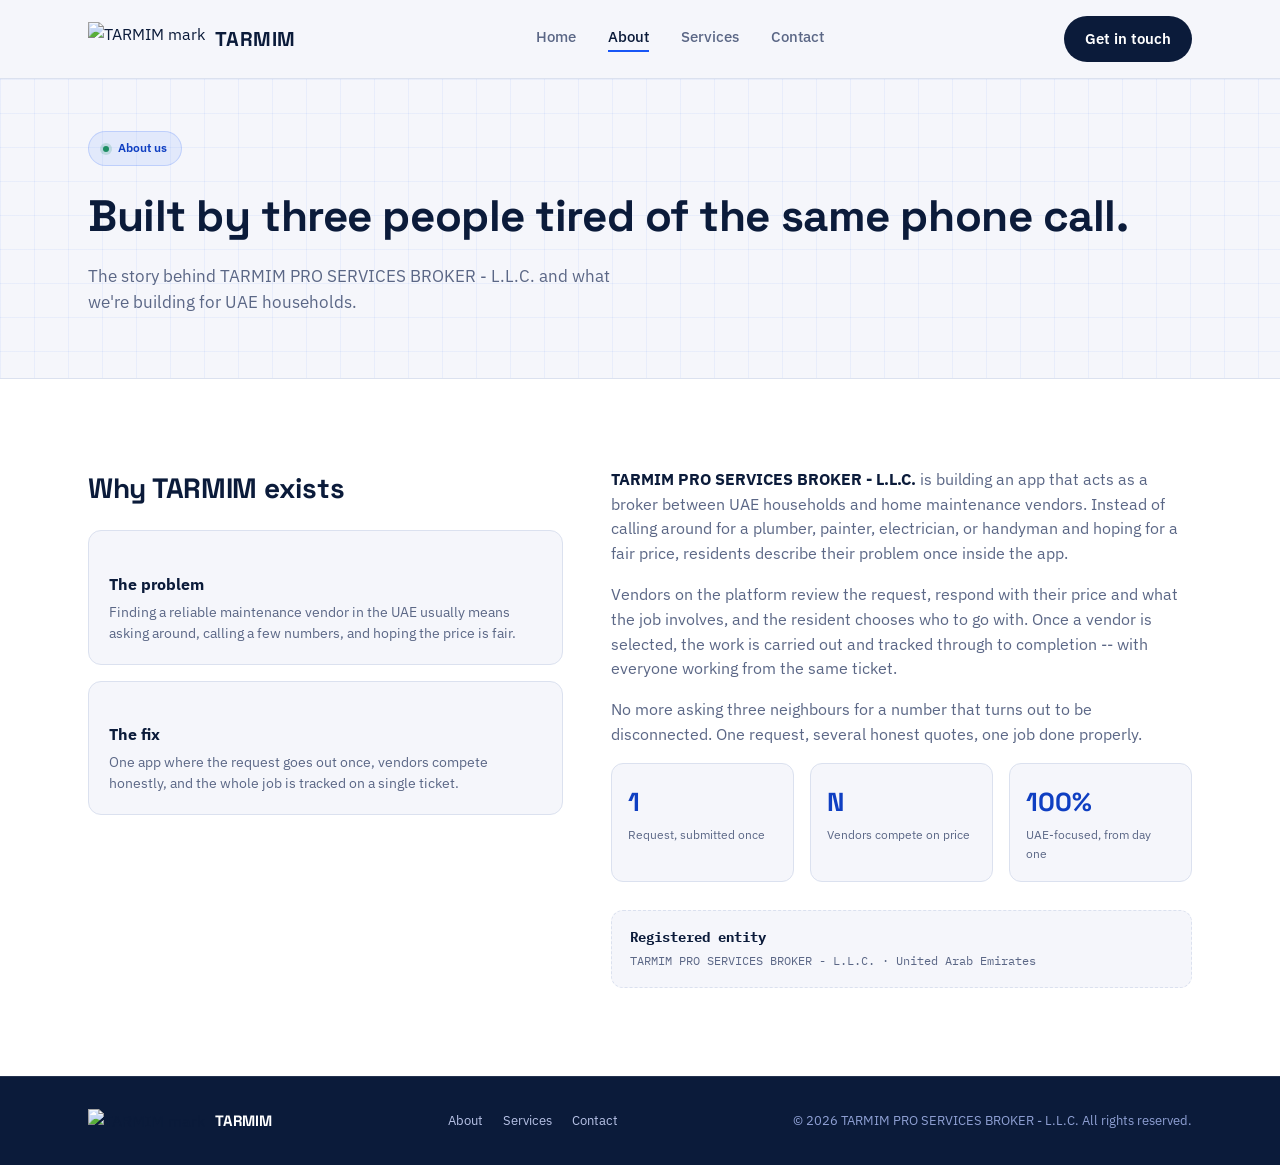
==== about.html @ 6286ce23 "Add files via upload" ====
<!DOCTYPE html>
<html lang="en">
<head>
<meta charset="UTF-8">
<meta name="viewport" content="width=device-width, initial-scale=1.0">
<title>About -- TARMIM</title>
<meta name="description" content="About TARMIM PRO SERVICES BROKER - L.L.C., the UAE home maintenance marketplace.">
<link rel="icon" href="assets/mark.png">
<link rel="preconnect" href="https://fonts.googleapis.com"><link rel="preconnect" href="https://fonts.gstatic.com" crossorigin><link href="https://fonts.googleapis.com/css2?family=Space+Grotesk:wght@400;500;600;700&family=IBM+Plex+Sans:ital,wght@0,400;0,500;0,600;0,700;1,400&family=IBM+Plex+Mono:wght@400;500;600&display=swap" rel="stylesheet">
<link rel="stylesheet" href="styles.css">
</head>
<body>
<header class="site">
  <div class="nav">
    <a href="index.html" class="brand">
      <img src="assets/mark.png" alt="TARMIM mark">
      <span>TARMIM</span>
    </a>
    <nav class="links"><a href="index.html">Home</a><a href="about.html" class="active">About</a><a href="services.html">Services</a><a href="contact.html">Contact</a></nav>
    <a href="contact.html" class="btn btn-primary nav-cta">Get in touch</a>
  </div>
</header>
<main>

<section class="page-header blueprint">
  <div class="wrap">
    <span class="eyebrow"><span class="dot"></span>About us</span>
    <h1>Built by three people tired of the same phone call.</h1>
    <p class="lead">The story behind TARMIM PRO SERVICES BROKER - L.L.C. and what we're building for UAE households.</p>
  </div>
</section>

<section class="about">
  <div class="wrap about-grid">
    <div>
      <h2 style="font-size:clamp(22px,2.6vw,28px); font-weight:700;">Why TARMIM exists</h2>
      <div class="values-grid" style="grid-template-columns:1fr; margin-top:20px;">
        <div class="value">
          <h4>The problem</h4>
          <p>Finding a reliable maintenance vendor in the UAE usually means asking around, calling a few numbers, and hoping the price is fair.</p>
        </div>
        <div class="value">
          <h4>The fix</h4>
          <p>One app where the request goes out once, vendors compete honestly, and the whole job is tracked on a single ticket.</p>
        </div>
      </div>
    </div>
    <div class="about-copy">
      <p><strong>TARMIM PRO SERVICES BROKER - L.L.C.</strong> is building an app that acts as a broker between UAE households and home maintenance vendors. Instead of calling around for a plumber, painter, electrician, or handyman and hoping for a fair price, residents describe their problem once inside the app.</p>
      <p>Vendors on the platform review the request, respond with their price and what the job involves, and the resident chooses who to go with. Once a vendor is selected, the work is carried out and tracked through to completion -- with everyone working from the same ticket.</p>
      <p>No more asking three neighbours for a number that turns out to be disconnected. One request, several honest quotes, one job done properly.</p>
      <div class="stat-row">
        <div class="stat"><div class="num">1</div><div class="lbl">Request, submitted once</div></div>
        <div class="stat"><div class="num">N</div><div class="lbl">Vendors compete on price</div></div>
        <div class="stat"><div class="num">100%</div><div class="lbl">UAE-focused, from day one</div></div>
      </div>
      <div class="legal-plate">
        <b>Registered entity</b>
        TARMIM PRO SERVICES BROKER - L.L.C. &middot; United Arab Emirates
      </div>
    </div>
  </div>
</section>

</main>
<footer>
  <div class="wrap">
    <div class="flogo">
      <img src="assets/mark.png" alt="TARMIM mark">
      <span>TARMIM</span>
    </div>
    <div class="fnav">
      <a href="about.html">About</a>
      <a href="services.html">Services</a>
      
      <a href="contact.html">Contact</a>
    </div>
    <div class="fine">&copy; 2026 TARMIM PRO SERVICES BROKER - L.L.C. All rights reserved.</div>
  </div>
</footer>
</body>
</html>
---- styles.css ----
:root{
  --ink:#0B1B3A;
  --brand:#1856F6;
  --brand-deep:#0F3FC2;
  --paper:#F5F6FB;
  --paper-raised:#FFFFFF;
  --sand:#C9A24B;
  --line:#DBE1EF;
  --muted:#5B6786;
  --success:#1E8E63;
  --radius:14px;
}
*{box-sizing:border-box;}
html{scroll-behavior:smooth;}
body{
  margin:0;
  background:var(--paper);
  color:var(--ink);
  font-family:'IBM Plex Sans', sans-serif;
  -webkit-font-smoothing:antialiased;
  line-height:1.55;
}
h1,h2,h3,.display{
  font-family:'Space Grotesk', sans-serif;
  letter-spacing:-0.01em;
  margin:0;
}
.mono{
  font-family:'IBM Plex Mono', monospace;
  letter-spacing:0.06em;
  text-transform:uppercase;
}
a{color:inherit;text-decoration:none;}
img{max-width:100%;display:block;}
.wrap{max-width:1160px;margin:0 auto;padding:0 28px;}

.blueprint{
  background-image:
    linear-gradient(rgba(24,86,246,0.06) 1px, transparent 1px),
    linear-gradient(90deg, rgba(24,86,246,0.06) 1px, transparent 1px);
  background-size: 34px 34px;
}

/* ---------- Nav ---------- */
header.site{
  position:sticky; top:0; z-index:50;
  background:rgba(245,246,251,0.86);
  backdrop-filter:blur(10px);
  border-bottom:1px solid var(--line);
}
.nav{
  display:flex; align-items:center; justify-content:space-between;
  padding:16px 28px;
  max-width:1160px; margin:0 auto;
}
.brand{display:flex; align-items:center; gap:10px;}
.brand img{height:34px; width:auto;}
.brand span{
  font-family:'Space Grotesk', sans-serif;
  font-weight:700; font-size:20px; letter-spacing:0.02em;
  color:var(--ink);
}
nav.links{display:flex; gap:32px; align-items:center;}
nav.links a{
  font-size:14.5px; font-weight:500; color:var(--muted);
  transition:color .15s ease;
  padding-bottom:2px;
  border-bottom:2px solid transparent;
}
nav.links a:hover{color:var(--brand);}
nav.links a.active{color:var(--ink); border-bottom-color:var(--brand);}
.btn{
  display:inline-flex; align-items:center; gap:8px;
  padding:11px 20px; border-radius:999px;
  font-weight:600; font-size:14.5px;
  border:1px solid transparent;
  cursor:pointer;
  transition:transform .15s ease, box-shadow .15s ease, background .15s ease;
}
.btn-primary{background:var(--ink); color:#fff;}
.btn-primary:hover{background:var(--brand-deep); transform:translateY(-1px); box-shadow:0 8px 20px rgba(24,86,246,0.25);}
.btn-ghost{border-color:var(--line); color:var(--ink); background:#fff;}
.btn-ghost:hover{border-color:var(--brand); color:var(--brand-deep);}
.nav-cta{display:none;}
@media(min-width:860px){.nav-cta{display:inline-flex;}}

@media(max-width:859px){
  nav.links{display:none;}
}

/* ---------- Hero (home) ---------- */
.hero{
  padding:64px 0 88px;
  position:relative;
  overflow:hidden;
}
.hero-grid{
  display:grid; grid-template-columns:1fr; gap:52px; align-items:center;
}
@media(min-width:960px){
  .hero-grid{grid-template-columns:1.05fr 0.95fr; gap:40px;}
}
.eyebrow{
  display:inline-flex; align-items:center; gap:9px;
  font-size:12px; font-weight:600; color:var(--brand-deep);
  background:rgba(24,86,246,0.08);
  border:1px solid rgba(24,86,246,0.18);
  padding:7px 14px; border-radius:999px;
  margin-bottom:22px;
}
.eyebrow .dot{width:6px;height:6px;border-radius:50%;background:var(--success); box-shadow:0 0 0 3px rgba(30,142,99,0.18);}
.hero h1{
  font-size:clamp(34px, 5.2vw, 58px);
  font-weight:700;
  line-height:1.04;
  color:var(--ink);
}
.hero h1 em{
  font-style:normal;
  background:linear-gradient(180deg, transparent 62%, rgba(24,86,246,0.22) 62%);
}
.hero p.lead{
  font-size:17.5px; color:var(--muted); max-width:520px;
  margin-top:20px;
}
.hero-actions{display:flex; flex-wrap:wrap; gap:14px; margin-top:32px;}
.hero-note{
  margin-top:26px; display:flex; align-items:center; gap:10px;
  font-size:13px; color:var(--muted);
}
.arabic-tag{
  font-size:13px; color:var(--sand); font-weight:600; letter-spacing:0.02em;
  direction:rtl; unicode-bidi:isolate;
}

/* ---- Ticket card (signature element) ---- */
.ticket-wrap{position:relative; display:flex; justify-content:center;}
.ticket{
  width:100%; max-width:420px;
  background:var(--paper-raised);
  border:1px solid var(--line);
  border-radius:18px;
  box-shadow:0 24px 60px -20px rgba(11,27,58,0.28);
  padding:26px 26px 22px;
  position:relative;
  transform:rotate(-1.2deg);
}
.ticket::before{
  content:"";
  position:absolute; left:-10px; top:38px; width:20px; height:20px;
  background:var(--paper); border-radius:50%;
  box-shadow:inset -1px 0 0 var(--line);
}
.ticket::after{
  content:"";
  position:absolute; right:-10px; top:38px; width:20px; height:20px;
  background:var(--paper); border-radius:50%;
  box-shadow:inset 1px 0 0 var(--line);
}
.ticket-head{
  display:flex; justify-content:space-between; align-items:flex-start;
  border-bottom:1.5px dashed var(--line);
  padding-bottom:16px; margin-bottom:16px;
}
.ticket-head .id{font-size:11px; color:var(--muted);}
.ticket-head .id b{display:block; color:var(--ink); font-size:14px; margin-top:2px;}
.stamp{
  font-size:10.5px; font-weight:700; color:var(--success);
  border:1.5px solid var(--success); border-radius:6px;
  padding:4px 9px; transform:rotate(4deg);
}
.ticket-row{display:flex; justify-content:space-between; gap:12px; padding:9px 0; font-size:13.5px;}
.ticket-row .k{color:var(--muted);}
.ticket-row .v{font-weight:600; text-align:right;}
.ticket-stages{display:flex; gap:6px; margin-top:18px;}
.stage{
  flex:1; text-align:center; padding:10px 4px; border-radius:9px;
  background:var(--paper); font-size:10.5px; font-weight:600; color:var(--muted);
  border:1px solid var(--line);
}
.stage.done{background:rgba(24,86,246,0.08); color:var(--brand-deep); border-color:rgba(24,86,246,0.25);}
.ticket-quote{
  margin-top:16px; background:var(--ink); color:#fff; border-radius:11px;
  padding:14px 16px; display:flex; justify-content:space-between; align-items:center;
}
.ticket-quote .lbl{font-size:11px; color:#9FB0DE;}
.ticket-quote .amt{font-family:'Space Grotesk',sans-serif; font-size:20px; font-weight:700;}
.floating-badge{
  position:absolute; bottom:-16px; left:6px;
  background:#fff; border:1px solid var(--line); border-radius:12px;
  padding:10px 14px; box-shadow:0 12px 24px -12px rgba(11,27,58,0.25);
  font-size:12px; font-weight:600; display:flex; align-items:center; gap:8px;
  transform:rotate(2deg);
}
.floating-badge .avatars{display:flex;}
.floating-badge .avatars span{
  width:20px;height:20px;border-radius:50%;background:var(--sand);
  border:2px solid #fff; margin-left:-6px; display:inline-block;
}
.floating-badge .avatars span:first-child{margin-left:0;}

/* ---------- Interior page header (banner) ---------- */
.page-header{
  padding:52px 0 46px;
  position:relative;
  border-bottom:1px solid var(--line);
}
.page-header .eyebrow{margin-bottom:16px;}
.page-header h1{
  font-size:clamp(30px,4.2vw,44px);
  font-weight:700;
}
.page-header p.lead{
  font-size:16.5px; color:var(--muted); max-width:560px; margin-top:14px;
}
.crumb{
  font-size:12.5px; color:var(--muted); margin-bottom:18px;
  display:flex; align-items:center; gap:6px;
}
.crumb a{color:var(--brand-deep); font-weight:600;}

/* ---------- Sections generic ---------- */
section{padding:88px 0;}
.section-head{max-width:640px; margin-bottom:52px;}
.section-head .eyebrow{margin-bottom:16px;}
.section-head h2{font-size:clamp(26px,3.4vw,38px); font-weight:700;}
.section-head p{color:var(--muted); font-size:16px; margin-top:14px;}

/* ---------- About ---------- */
.about{background:var(--paper-raised);}
.about-grid{display:grid; grid-template-columns:1fr; gap:48px;}
@media(min-width:900px){.about-grid{grid-template-columns:0.9fr 1.1fr;}}
.about-copy p{color:var(--muted); font-size:16px; margin:0 0 16px;}
.about-copy strong{color:var(--ink);}
.stat-row{display:grid; grid-template-columns:repeat(3,1fr); gap:16px; margin-top:8px;}
.stat{
  background:var(--paper); border:1px solid var(--line); border-radius:12px;
  padding:18px 16px;
}
.stat .num{font-family:'Space Grotesk',sans-serif; font-size:26px; font-weight:700; color:var(--brand-deep);}
.stat .lbl{font-size:12px; color:var(--muted); margin-top:4px;}
.legal-plate{
  margin-top:28px; border:1px dashed var(--line); border-radius:12px;
  padding:16px 18px; font-family:'IBM Plex Mono',monospace; font-size:12px; color:var(--muted);
  background:var(--paper);
}
.legal-plate b{color:var(--ink); display:block; font-size:13.5px; margin-bottom:4px; font-family:'IBM Plex Mono',monospace;}

.values-grid{display:grid; grid-template-columns:1fr; gap:16px; margin-top:16px;}
@media(min-width:700px){.values-grid{grid-template-columns:repeat(3,1fr);}}
.value{background:var(--paper); border:1px solid var(--line); border-radius:13px; padding:20px;}
.value h4{font-size:15.5px; font-weight:700; margin-bottom:6px;}
.value p{font-size:13.5px; color:var(--muted); margin:0;}

/* ---------- How it works ---------- */
.steps{display:grid; grid-template-columns:1fr; gap:20px;}
@media(min-width:860px){.steps{grid-template-columns:repeat(3,1fr);}}
.step{
  background:var(--paper-raised); border:1px solid var(--line); border-radius:16px;
  padding:28px 24px; position:relative;
}
.step .tag{font-size:11px; color:var(--brand-deep); font-weight:600;}
.step h3{font-size:19px; margin-top:10px; font-weight:700;}
.step p{color:var(--muted); font-size:14.5px; margin-top:10px;}
.step .n{
  position:absolute; top:22px; right:22px;
  font-family:'Space Grotesk',sans-serif; font-size:34px; font-weight:700;
  color:var(--line);
}

/* ---------- Services ---------- */
.services{background:var(--paper-raised);}
.svc-grid{display:grid; grid-template-columns:1fr; gap:14px;}
@media(min-width:700px){.svc-grid{grid-template-columns:repeat(2,1fr);}}
@media(min-width:1000px){.svc-grid{grid-template-columns:repeat(3,1fr);}}
.svc{
  display:flex; align-items:flex-start; gap:14px;
  border:1px solid var(--line); border-radius:13px; padding:18px 18px;
  background:var(--paper);
  transition:border-color .15s ease, transform .15s ease;
}
.svc:hover{border-color:var(--brand); transform:translateY(-2px);}
.svc .code{
  font-family:'IBM Plex Mono',monospace; font-size:11px; font-weight:600;
  color:var(--brand-deep); background:rgba(24,86,246,0.08);
  border-radius:7px; padding:6px 8px; white-space:nowrap;
}
.svc h4{font-size:15px; font-weight:700; margin:0 0 4px;}
.svc p{font-size:13px; color:var(--muted); margin:0;}

.svc-detail{
  border:1px solid var(--line); border-radius:16px; padding:26px;
  background:var(--paper); margin-bottom:16px;
}
.svc-detail-head{display:flex; align-items:center; gap:14px; margin-bottom:10px;}
.svc-detail-head .code{font-size:12px;}
.svc-detail-head h3{font-size:19px; font-weight:700;}
.svc-detail p{color:var(--muted); font-size:14.5px; margin:0 0 10px;}
.svc-tags{display:flex; flex-wrap:wrap; gap:8px;}
.svc-tags span{
  font-size:12px; background:#fff; border:1px solid var(--line); border-radius:999px;
  padding:5px 12px; color:var(--muted);
}

/* ---------- Founders ---------- */
.founders-grid{display:grid; grid-template-columns:1fr; gap:20px;}
@media(min-width:760px){.founders-grid{grid-template-columns:repeat(3,1fr);}}
.founder{
  background:var(--paper-raised); border:1px solid var(--line); border-radius:16px;
  padding:26px 22px; text-align:left;
}
.founder .avatar{
  width:52px; height:52px; border-radius:12px;
  background:var(--ink); color:#fff;
  display:flex; align-items:center; justify-content:center;
  font-family:'Space Grotesk',sans-serif; font-weight:700; font-size:18px;
  margin-bottom:16px;
}
.founder h3{font-size:17px; font-weight:700;}
.founder .role{font-size:12.5px; color:var(--brand-deep); font-weight:600; margin-top:4px;}
.founder p.bio{font-size:13.5px; color:var(--muted); margin-top:12px;}

.founder-story{
  background:var(--paper-raised); border:1px solid var(--line); border-radius:16px;
  padding:32px; margin-top:32px;
}
.founder-story h3{font-size:20px; font-weight:700; margin-bottom:12px;}
.founder-story p{color:var(--muted); font-size:15.5px; margin:0 0 12px;}

/* ---------- Contact ---------- */
.contact{background:var(--ink); color:#fff; position:relative; overflow:hidden;}
.contact::before{
  content:""; position:absolute; inset:0;
  background-image:
    linear-gradient(rgba(255,255,255,0.045) 1px, transparent 1px),
    linear-gradient(90deg, rgba(255,255,255,0.045) 1px, transparent 1px);
  background-size:34px 34px;
}
.contact .wrap{position:relative;}
.contact-grid{display:grid; grid-template-columns:1fr; gap:40px;}
@media(min-width:900px){.contact-grid{grid-template-columns:1fr 1fr;}}
.contact h1, .contact h2{font-size:clamp(26px,3.2vw,36px); font-weight:700;}
.contact p.lead{color:#B7C2E6; margin-top:14px; font-size:15.5px; max-width:440px;}
.contact-card{
  background:rgba(255,255,255,0.05);
  border:1px solid rgba(255,255,255,0.14);
  border-radius:16px; padding:26px;
}
.c-row{display:flex; gap:14px; padding:14px 0; border-bottom:1px solid rgba(255,255,255,0.1);}
.c-row:last-child{border-bottom:none;}
.c-row .k{width:110px; flex-shrink:0; font-size:11.5px; color:#8FA0D4; text-transform:uppercase; letter-spacing:0.06em; font-family:'IBM Plex Mono',monospace; padding-top:2px;}
.c-row .v{font-size:15px; font-weight:500;}
.c-row .v small{display:block; color:#8FA0D4; font-weight:400; font-size:12.5px; margin-top:3px;}

.contact.page-header{padding:52px 0 46px; border-bottom:none;}
.contact .eyebrow{background:rgba(255,255,255,0.08); border-color:rgba(255,255,255,0.18); color:#fff;}

/* form */
.form-card{
  background:rgba(255,255,255,0.05);
  border:1px solid rgba(255,255,255,0.14);
  border-radius:16px; padding:26px;
}
.form-row{margin-bottom:16px;}
.form-row label{display:block; font-size:12px; color:#B7C2E6; margin-bottom:7px; font-family:'IBM Plex Mono',monospace; text-transform:uppercase; letter-spacing:0.05em;}
.form-row input, .form-row select, .form-row textarea{
  width:100%; background:rgba(255,255,255,0.06); border:1px solid rgba(255,255,255,0.18);
  border-radius:9px; padding:11px 13px; color:#fff; font-family:'IBM Plex Sans',sans-serif; font-size:14px;
}
.form-row input::placeholder, .form-row textarea::placeholder{color:#7C8CBA;}
.form-row textarea{resize:vertical; min-height:90px;}
.form-note{font-size:12px; color:#8FA0D4; margin-top:14px;}

/* ---------- Footer ---------- */
footer{padding:32px 0; background:var(--ink); border-top:1px solid rgba(255,255,255,0.1);}
footer .wrap{display:flex; flex-wrap:wrap; justify-content:space-between; gap:16px; align-items:center;}
footer .flogo{display:flex; align-items:center; gap:10px;}
footer .flogo img{height:24px;}
footer .flogo span{color:#fff; font-family:'Space Grotesk',sans-serif; font-weight:700; font-size:15px;}
footer .fine{color:#8FA0D4; font-size:12.5px;}
footer .fnav{display:flex; gap:20px; flex-wrap:wrap;}
footer .fnav a{color:#B7C2E6; font-size:13px;}
footer .fnav a:hover{color:#fff;}
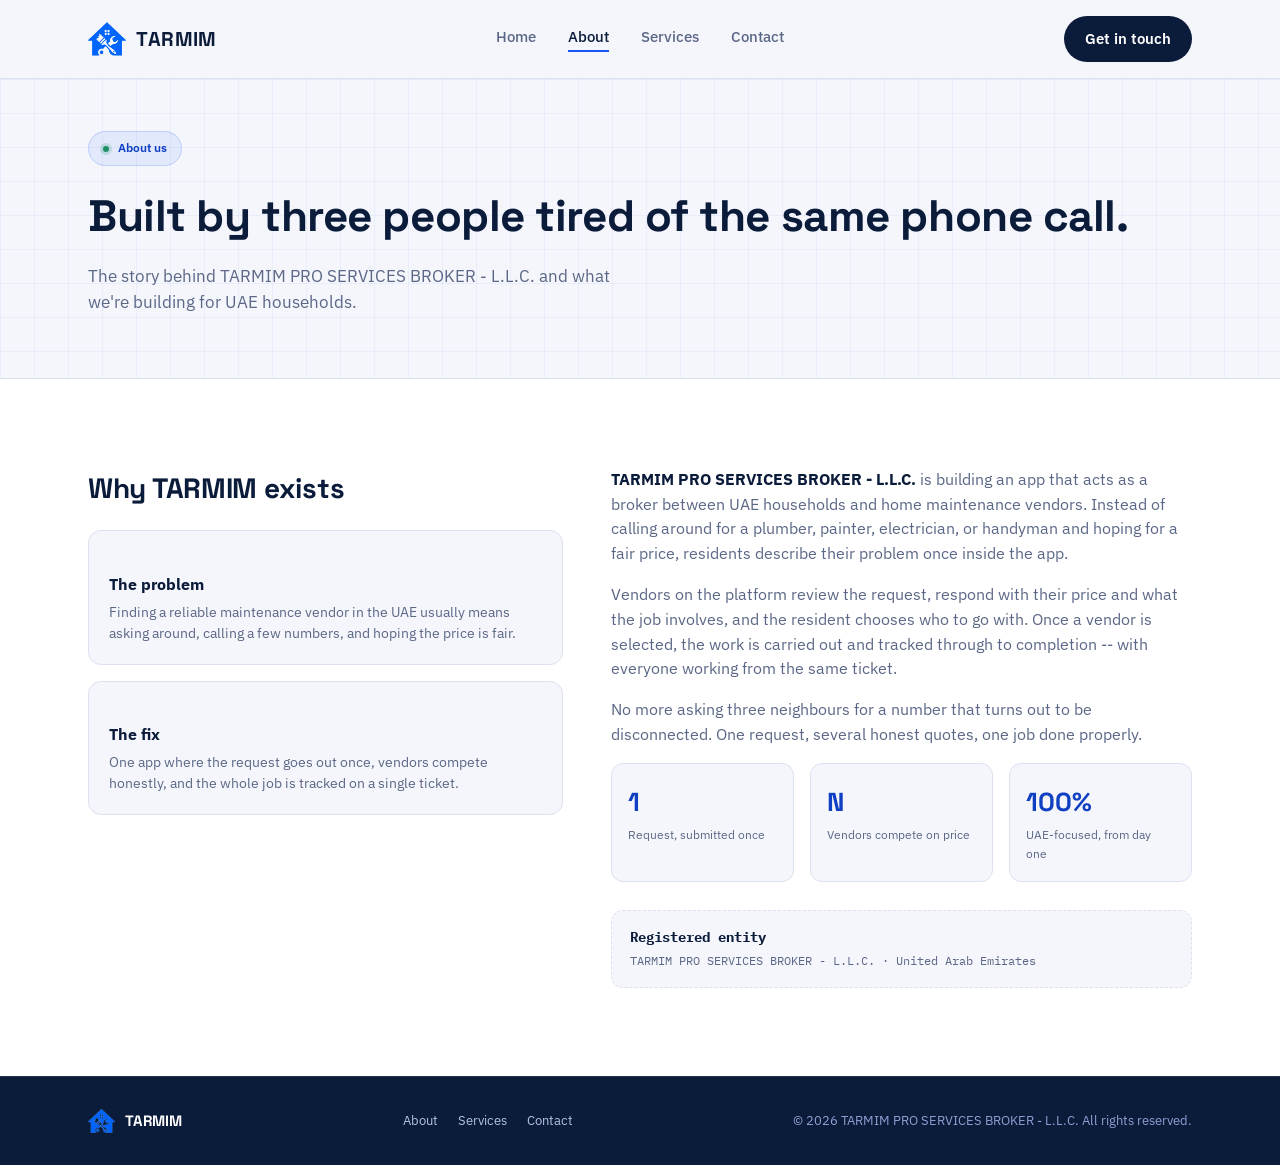
==== commit b5262e2b: "Add files via upload" ====
--- a/about.html
+++ b/about.html
@@ -5,7 +5,7 @@
 <meta name="viewport" content="width=device-width, initial-scale=1.0">
 <title>About -- TARMIM</title>
 <meta name="description" content="About TARMIM PRO SERVICES BROKER - L.L.C., the UAE home maintenance marketplace.">
-<link rel="icon" href="assets/mark.png">
+<link rel="icon" href="mark.png">
 <link rel="preconnect" href="https://fonts.googleapis.com"><link rel="preconnect" href="https://fonts.gstatic.com" crossorigin><link href="https://fonts.googleapis.com/css2?family=Space+Grotesk:wght@400;500;600;700&family=IBM+Plex+Sans:ital,wght@0,400;0,500;0,600;0,700;1,400&family=IBM+Plex+Mono:wght@400;500;600&display=swap" rel="stylesheet">
 <link rel="stylesheet" href="styles.css">
 </head>
@@ -13,7 +13,7 @@
 <header class="site">
   <div class="nav">
     <a href="index.html" class="brand">
-      <img src="assets/mark.png" alt="TARMIM mark">
+      <img src="mark.png" alt="TARMIM mark">
       <span>TARMIM</span>
     </a>
     <nav class="links"><a href="index.html">Home</a><a href="about.html" class="active">About</a><a href="services.html">Services</a><a href="contact.html">Contact</a></nav>
@@ -66,7 +66,7 @@
 <footer>
   <div class="wrap">
     <div class="flogo">
-      <img src="assets/mark.png" alt="TARMIM mark">
+      <img src="mark.png" alt="TARMIM mark">
       <span>TARMIM</span>
     </div>
     <div class="fnav">
